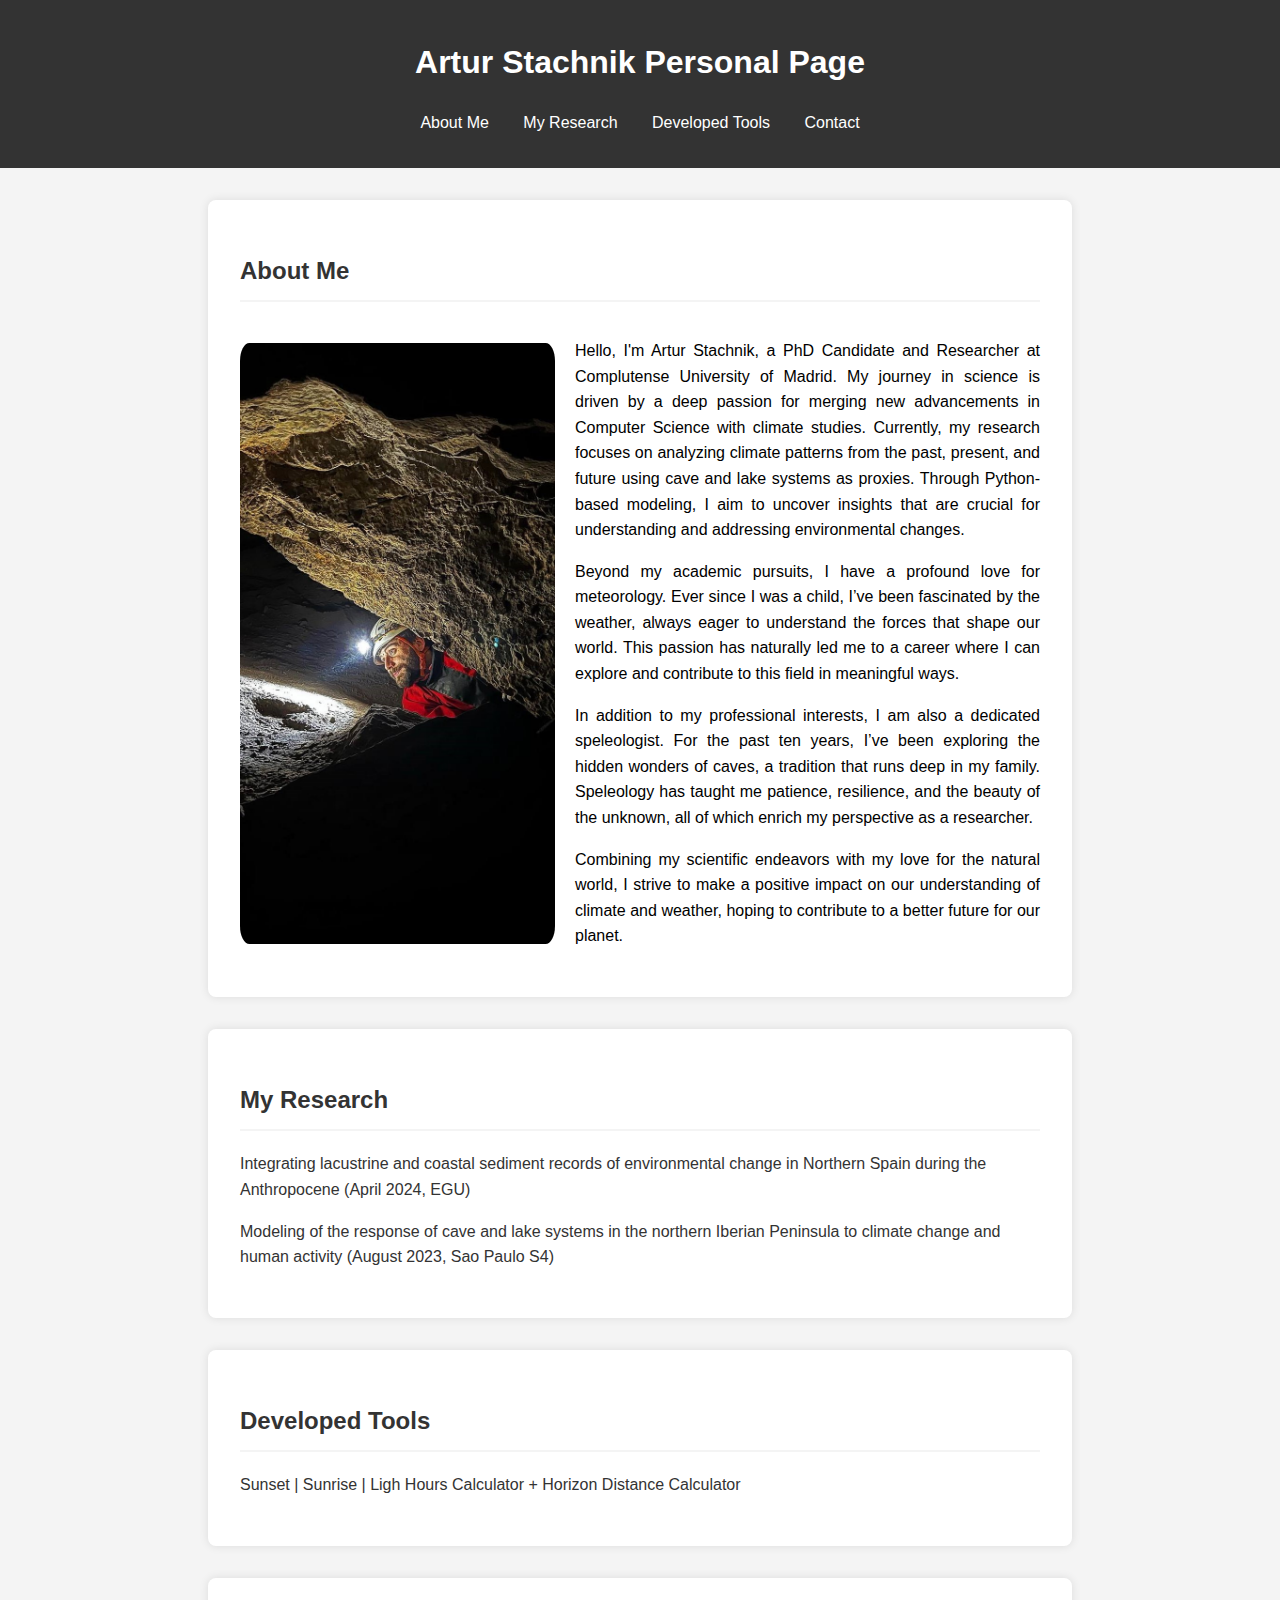
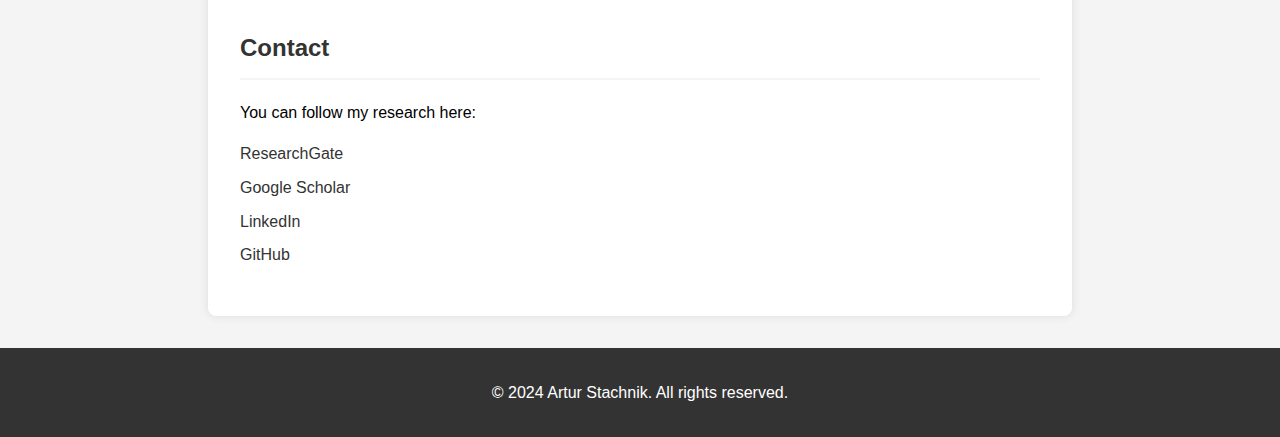
==== index.html @ 07a4592b "Update index.html" ====
<!DOCTYPE html>
<html lang="en">
<head>
    <meta charset="UTF-8">
    <meta name="viewport" content="width=device-width, initial-scale=1.0">
    <title>Artur Stachnik</title>
    <meta name="google-site-verification" content="JqVgA7z6Hp6GnZCtt868Zl3q-gJ1Xm_cpEnoTQ85R8Q" />
    <link rel="stylesheet" href="styles.css">
</head>
<body>
    <header>
        <h1>Artur Stachnik Personal Page</h1>
        <nav>
            <ul>
                <li><a href="#about">About Me</a></li>
                <li><a href="#research">My Research</a></li>
				<li><a href="#tools">Developed Tools</a></li>
                <li><a href="#contact">Contact</a></li>
            </ul>
        </nav>
    </header>
    
    <section id="about">
        <h2>About Me</h2>
        <div class="about-container">
            <img src="imag3.jpg" alt="Photo of Artur Stachnik" class="profile-img">
            <div class="about-text">
                <p>Hello, I'm Artur Stachnik, a PhD Candidate and Researcher at Complutense University of Madrid. My journey in science is driven by a deep passion for merging new advancements in Computer Science with climate studies. Currently, my research focuses on analyzing climate patterns from the past, present, and future using cave and lake systems as proxies. Through Python-based modeling, I aim to uncover insights that are crucial for understanding and addressing environmental changes.</p>
                <p>Beyond my academic pursuits, I have a profound love for meteorology. Ever since I was a child, I’ve been fascinated by the weather, always eager to understand the forces that shape our world. This passion has naturally led me to a career where I can explore and contribute to this field in meaningful ways.</p>
                <p>In addition to my professional interests, I am also a dedicated speleologist. For the past ten years, I’ve been exploring the hidden wonders of caves, a tradition that runs deep in my family. Speleology has taught me patience, resilience, and the beauty of the unknown, all of which enrich my perspective as a researcher.</p>
                <p>Combining my scientific endeavors with my love for the natural world, I strive to make a positive impact on our understanding of climate and weather, hoping to contribute to a better future for our planet.</p>
            </div>
        </div>
    </section>
    
    <section id="research">
        <h2>My Research</h2>
        <ul>
            <li><a href="https://meetingorganizer.copernicus.org/EGU24/EGU24-11268.html">Integrating lacustrine and coastal sediment records of environmental change in Northern Spain during the Anthropocene (April 2024, EGU)</a></li>
	    <p></p>
	    <li><a href="https://www.researchgate.net/publication/372861575_Modeling_of_the_response_of_cave_and_lake_systems_in_the_northern_Iberian_Peninsula_to_climate_change_and_human_activity">Modeling of the response of cave and lake systems in the northern Iberian Peninsula to climate change and human activity (August 2023, Sao Paulo S4)</a></li>
            <!-- Add more projects as needed -->
        </ul>
   
   </section>
	
	    <section id="tools">
        <h2>Developed Tools</h2>
        <ul>
            <li><a href="http://koza24.pythonanywhere.com/">Sunset | Sunrise | Ligh Hours Calculator + Horizon Distance Calculator</a></li>
            <!-- Add more projects as needed -->
        </ul>
    </section>
    
    <section id="contact">
        <h2>Contact</h2>
        <p>You can follow my research here:</p>
        <ul>
            <li><a href="https://www.researchgate.net/profile/Artur-Stachnik">ResearchGate</a></li>
            <li><a href="https://scholar.google.com/citations?user=A7z57YwAAAAJ&hl=es">Google Scholar</a></li>
            <li><a href="https://www.linkedin.com/in/artur-stachnik/">LinkedIn</a></li>
            <li><a href="https://github.com/ArturStachnik">GitHub</a></li>
        </ul>
    </section>
    
    <footer>
        <p>&copy; 2024 Artur Stachnik. All rights reserved.</p>
    </footer>
    
    <script src="script.js"></script>
</body>
</html>
---- styles.css ----
body {
    font-family: Arial, sans-serif;
    margin: 0;
    padding: 0;
    line-height: 1.6;
    background-color: #f4f4f4;
}

header {
    background: #333;
    color: #fff;
    padding: 1rem 0;
    text-align: center;
}

nav ul {
    list-style: none;
    padding: 0;
}

nav ul li {
    display: inline;
    margin: 0 15px;
}

nav ul li a {
    color: #fff;
    text-decoration: none;
}

section {
    padding: 2rem;
    margin: 2rem auto;
    max-width: 800px;
    background: #fff;
    border-radius: 8px;
    box-shadow: 0 0 10px rgba(0, 0, 0, 0.1);
}

h2 {
    color: #333;
    border-bottom: 2px solid #f4f4f4;
    padding-bottom: 10px;
    margin-bottom: 20px;
}

.about-container {
    display: flex;
    align-items: center;
	text-align: justify;
}

.profile-img {
    max-width: 315px;
    height: auto;
    border-radius: 3%;
    margin-right: 20px;
}

footer {
    background: #333;
    color: #fff;
    text-align: center;
    padding: 1rem 0;
    position: mobile;
    width: 100%;
    bottom: 0;
}

ul {
    list-style: none;
    padding: 0;
}

ul li {
    margin: 0.5rem 0;
}

a {
    color: #333;
    text-decoration: none;
}

a:hover {
    text-decoration: underline;
}
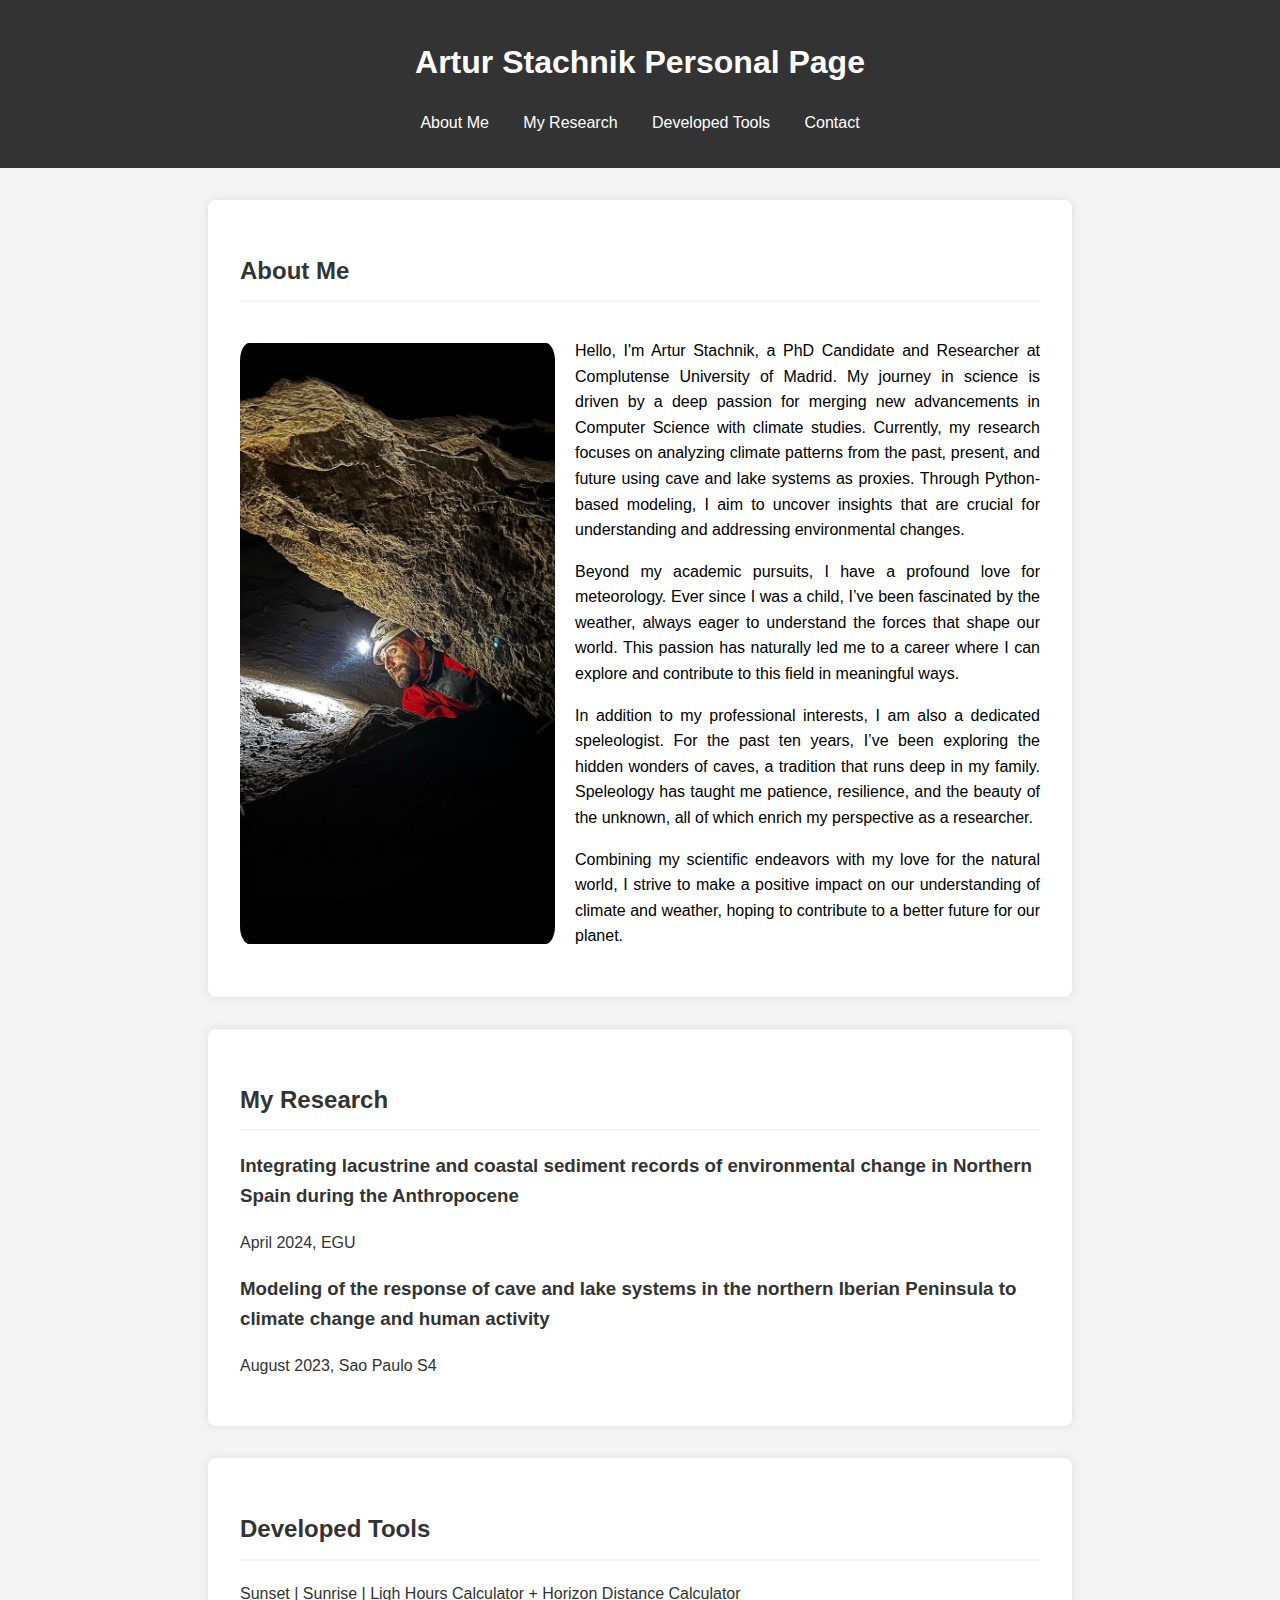
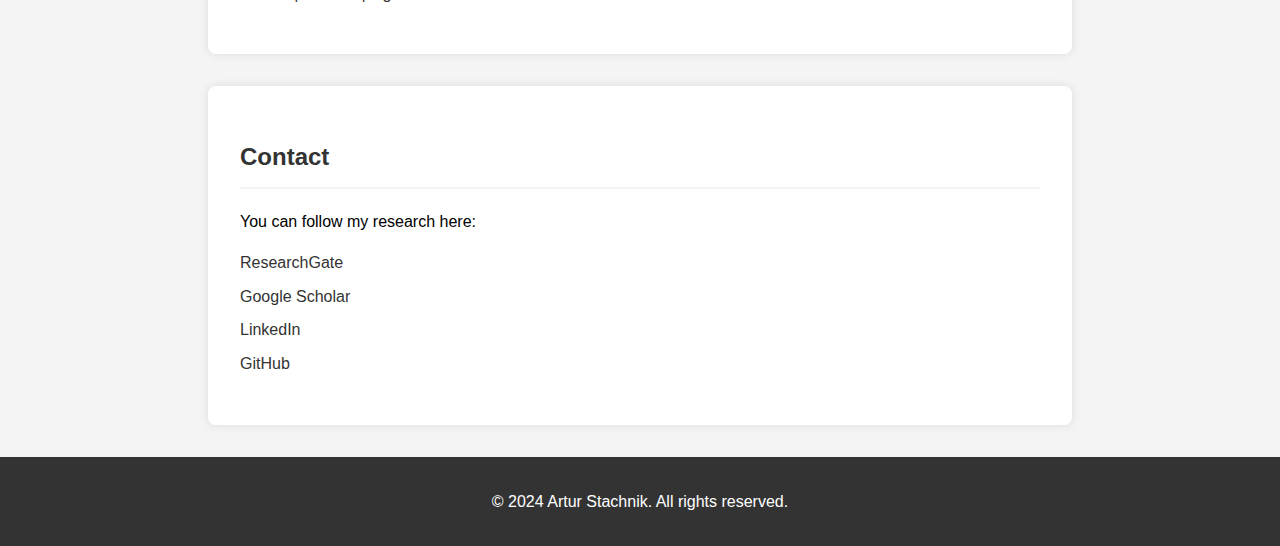
==== commit 04996605: "Update index.html" ====
--- a/index.html
+++ b/index.html
@@ -14,7 +14,7 @@
             <ul>
                 <li><a href="#about">About Me</a></li>
                 <li><a href="#research">My Research</a></li>
-				<li><a href="#tools">Developed Tools</a></li>
+                <li><a href="#tools">Developed Tools</a></li>
                 <li><a href="#contact">Contact</a></li>
             </ul>
         </nav>
@@ -35,16 +35,24 @@
     
     <section id="research">
         <h2>My Research</h2>
-        <ul>
-            <li><a href="https://meetingorganizer.copernicus.org/EGU24/EGU24-11268.html">Integrating lacustrine and coastal sediment records of environmental change in Northern Spain during the Anthropocene (April 2024, EGU)</a></li>
-	    <p></p>
-	    <li><a href="https://www.researchgate.net/publication/372861575_Modeling_of_the_response_of_cave_and_lake_systems_in_the_northern_Iberian_Peninsula_to_climate_change_and_human_activity">Modeling of the response of cave and lake systems in the northern Iberian Peninsula to climate change and human activity (August 2023, Sao Paulo S4)</a></li>
+        <div class="research-container">
+            <div class="research-item">
+                <a href="https://meetingorganizer.copernicus.org/EGU24/EGU24-11268.html">
+                    <h3>Integrating lacustrine and coastal sediment records of environmental change in Northern Spain during the Anthropocene</h3>
+                    <p>April 2024, EGU</p>
+                </a>
+            </div>
+            <div class="research-item">
+                <a href="https://www.researchgate.net/publication/372861575_Modeling_of_the_response_of_cave_and_lake_systems_in_the_northern_Iberian_Peninsula_to_climate_change_and_human_activity">
+                    <h3>Modeling of the response of cave and lake systems in the northern Iberian Peninsula to climate change and human activity</h3>
+                    <p>August 2023, Sao Paulo S4</p>
+                </a>
+            </div>
             <!-- Add more projects as needed -->
-        </ul>
-   
-   </section>
-	
-	    <section id="tools">
+        </div>
+    </section>
+    
+    <section id="tools">
         <h2>Developed Tools</h2>
         <ul>
             <li><a href="http://koza24.pythonanywhere.com/">Sunset | Sunrise | Ligh Hours Calculator + Horizon Distance Calculator</a></li>
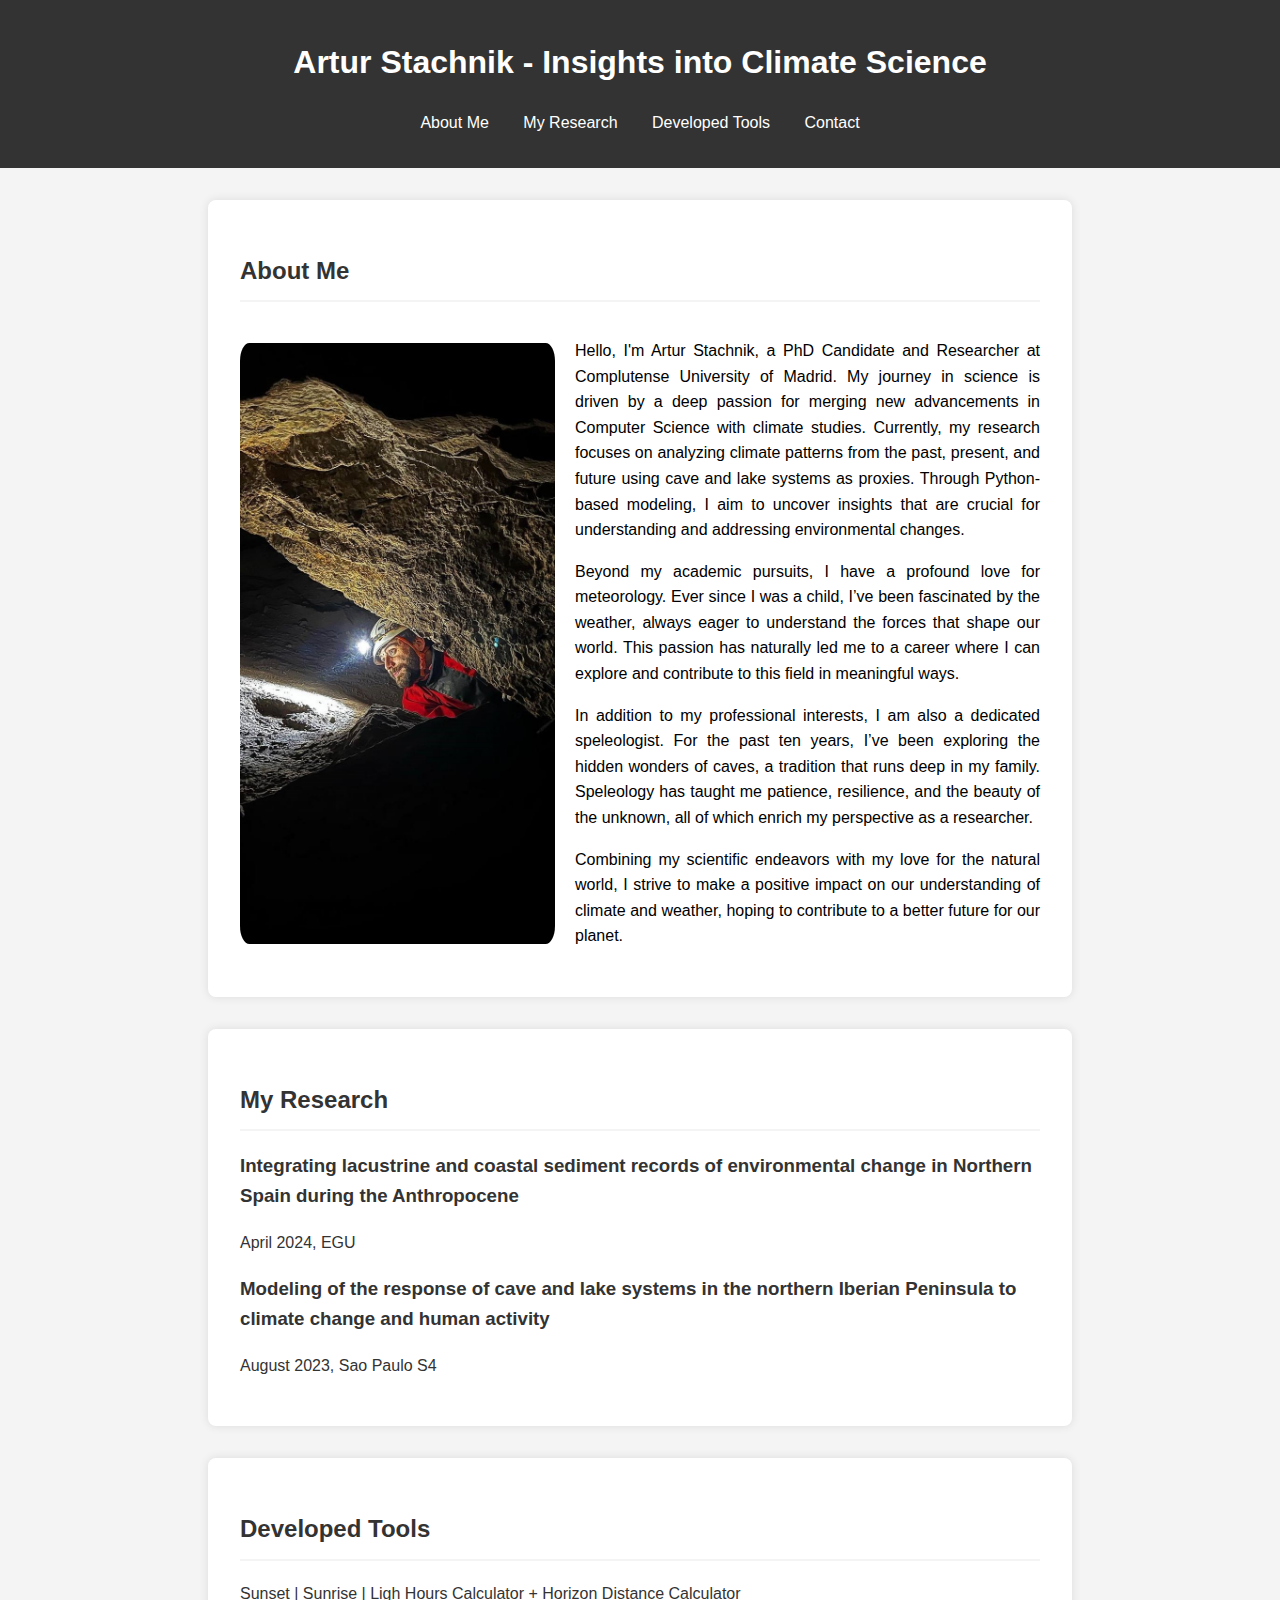
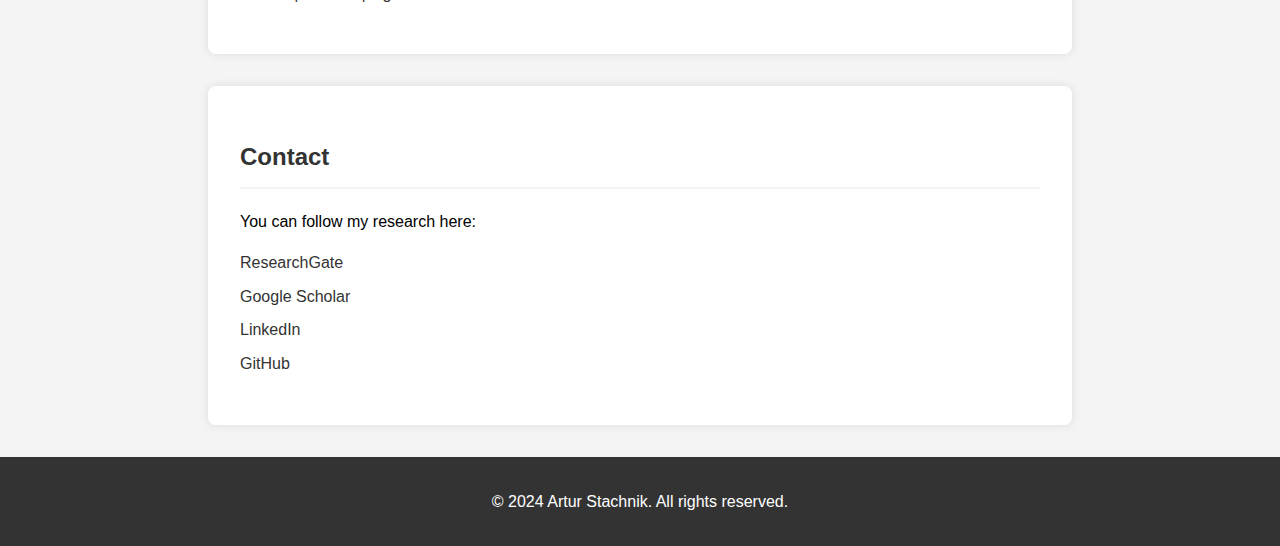
==== commit 2186dca5: "Update index.html" ====
--- a/index.html
+++ b/index.html
@@ -9,7 +9,7 @@
 </head>
 <body>
     <header>
-        <h1>Artur Stachnik Personal Page</h1>
+        <h1>Artur Stachnik - Insights into Climate Science</h1>
         <nav>
             <ul>
                 <li><a href="#about">About Me</a></li>
--- a/styles.css
+++ b/styles.css
@@ -1,3 +1,4 @@
+/* Estilos generales */
 body {
     font-family: Arial, sans-serif;
     margin: 0;
@@ -47,7 +48,7 @@
 .about-container {
     display: flex;
     align-items: center;
-	text-align: justify;
+    text-align: justify;
 }
 
 .profile-img {
@@ -62,7 +63,7 @@
     color: #fff;
     text-align: center;
     padding: 1rem 0;
-    position: mobile;
+    position: relative;
     width: 100%;
     bottom: 0;
 }
@@ -84,3 +85,33 @@
 a:hover {
     text-decoration: underline;
 }
+
+/* Media Queries para dispositivos móviles */
+@media (max-width: 768px) {
+    nav ul li {
+        display: block;
+        margin: 10px 0;
+    }
+
+    .about-container {
+        flex-direction: column;
+        text-align: center;
+    }
+
+    .profile-img {
+        margin: 0 auto 20px;
+    }
+
+    section {
+        padding: 1rem;
+        margin: 1rem auto;
+    }
+
+    h2 {
+        font-size: 1.5rem;
+    }
+
+    .about-text p {
+        font-size: 1rem;
+    }
+}
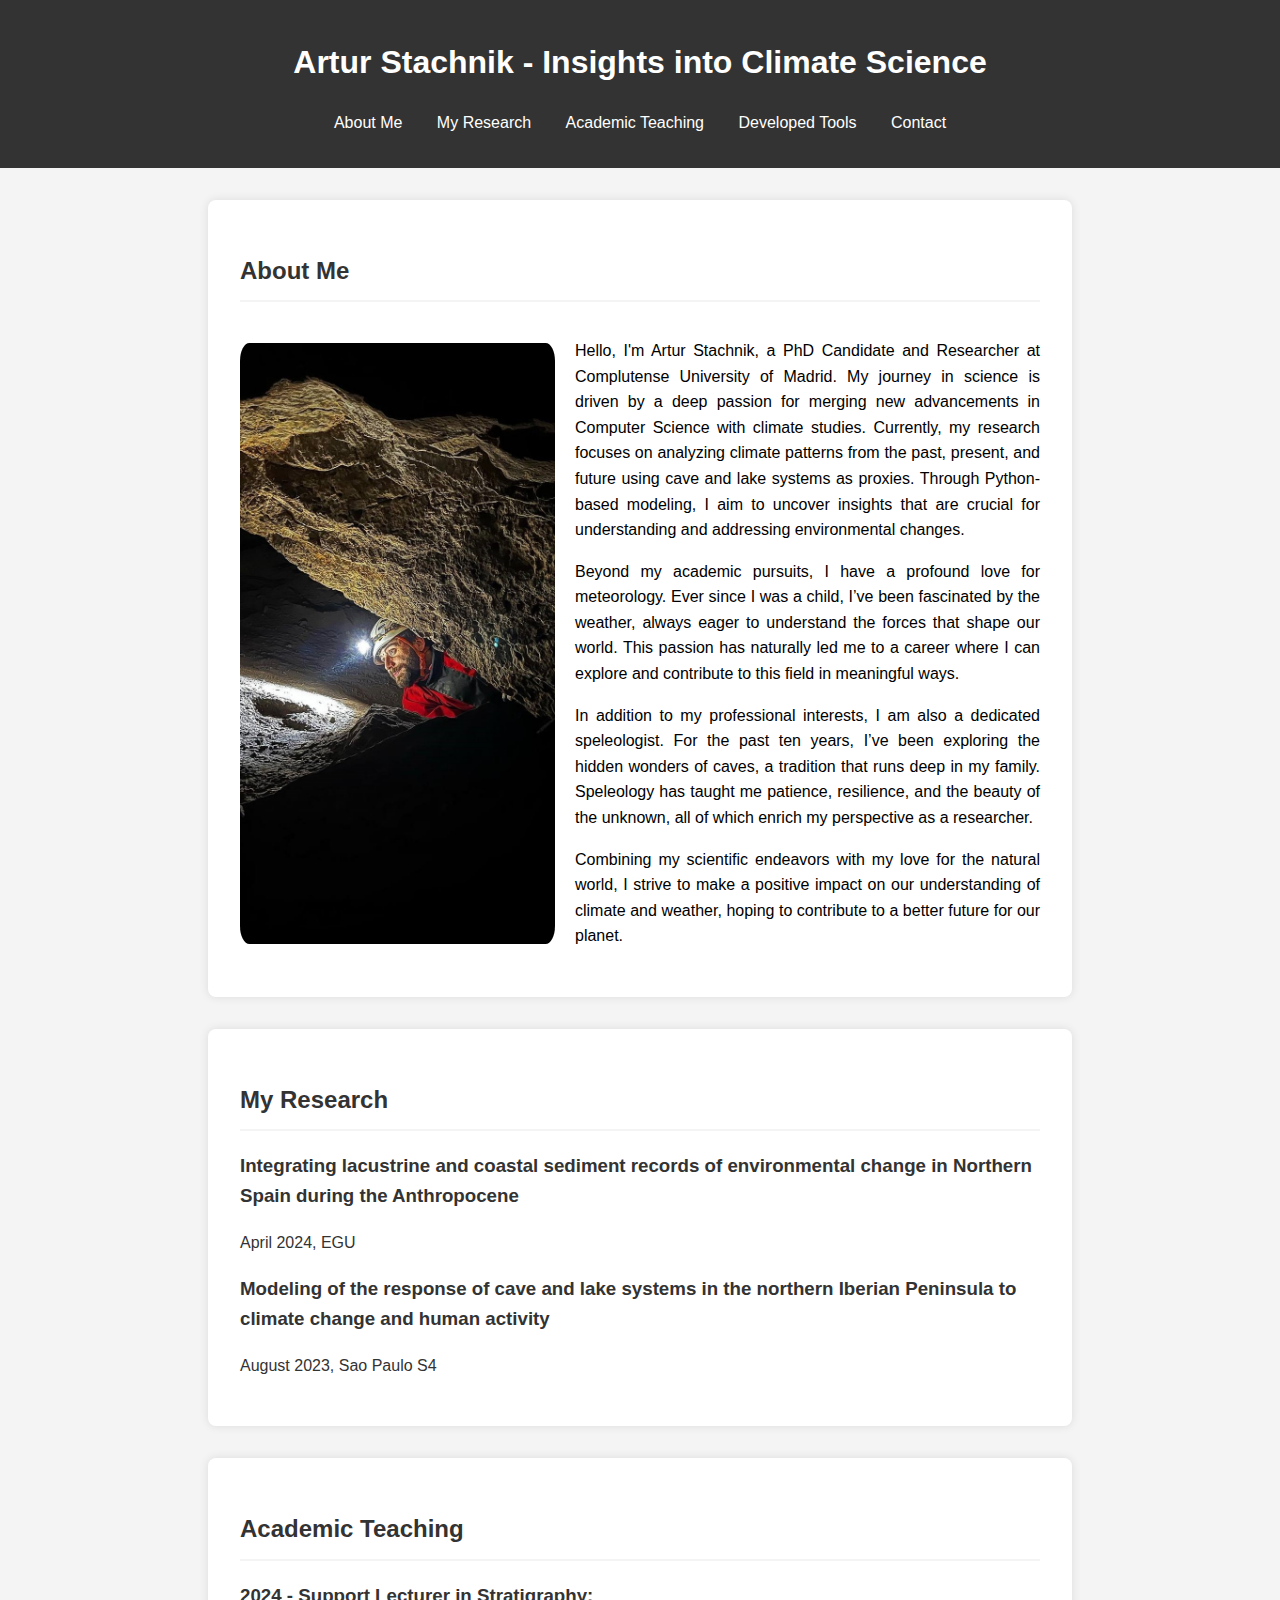
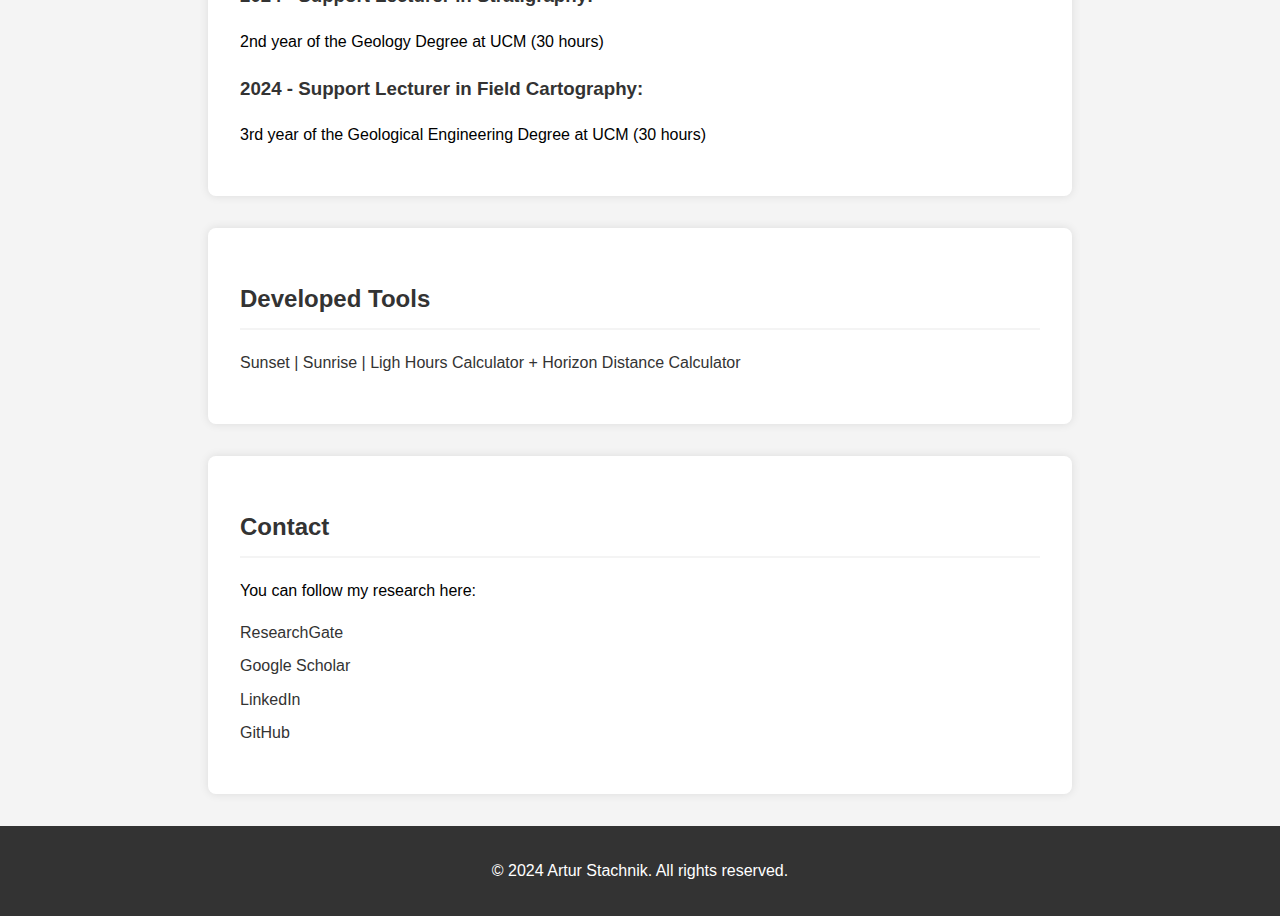
==== commit b8b0a55b: "new section" ====
--- a/index.html
+++ b/index.html
@@ -14,6 +14,7 @@
             <ul>
                 <li><a href="#about">About Me</a></li>
                 <li><a href="#research">My Research</a></li>
+				<li><a href="#teaching">Academic Teaching</a></li>
                 <li><a href="#tools">Developed Tools</a></li>
                 <li><a href="#contact">Contact</a></li>
             </ul>
@@ -23,7 +24,7 @@
     <section id="about">
         <h2>About Me</h2>
         <div class="about-container">
-            <img src="imag3.jpg" alt="Photo of Artur Stachnik" class="profile-img">
+            <img src="imag1.jpg" alt="Photo of Artur Stachnik" class="profile-img">
             <div class="about-text">
                 <p>Hello, I'm Artur Stachnik, a PhD Candidate and Researcher at Complutense University of Madrid. My journey in science is driven by a deep passion for merging new advancements in Computer Science with climate studies. Currently, my research focuses on analyzing climate patterns from the past, present, and future using cave and lake systems as proxies. Through Python-based modeling, I aim to uncover insights that are crucial for understanding and addressing environmental changes.</p>
                 <p>Beyond my academic pursuits, I have a profound love for meteorology. Ever since I was a child, I’ve been fascinated by the weather, always eager to understand the forces that shape our world. This passion has naturally led me to a career where I can explore and contribute to this field in meaningful ways.</p>
@@ -51,6 +52,22 @@
             <!-- Add more projects as needed -->
         </div>
     </section>
+
+<section id="teaching">
+    <h2>Academic Teaching</h2>
+    <div class="teaching-container">
+        <div class="teaching-item">
+            <h3><a href="https://www.ucm.es/estudios/grado-geologia-plan-800754">2024 - Support Lecturer in Stratigraphy:</a></h3>
+            <p>2nd year of the Geology Degree at UCM (30 hours)</p>
+        </div>
+        <div class="teaching-item">
+            <h3><a href="https://geologicas.ucm.es/estudios/grado-ingenieriageologica-plan-804345">2024 - Support Lecturer in Field Cartography:</a></h3>
+            <p>3rd year of the Geological Engineering Degree at UCM (30 hours)</p>
+        </div>
+        <!-- Add more teaching items as needed -->
+    </div>
+</section>
+
     
     <section id="tools">
         <h2>Developed Tools</h2>
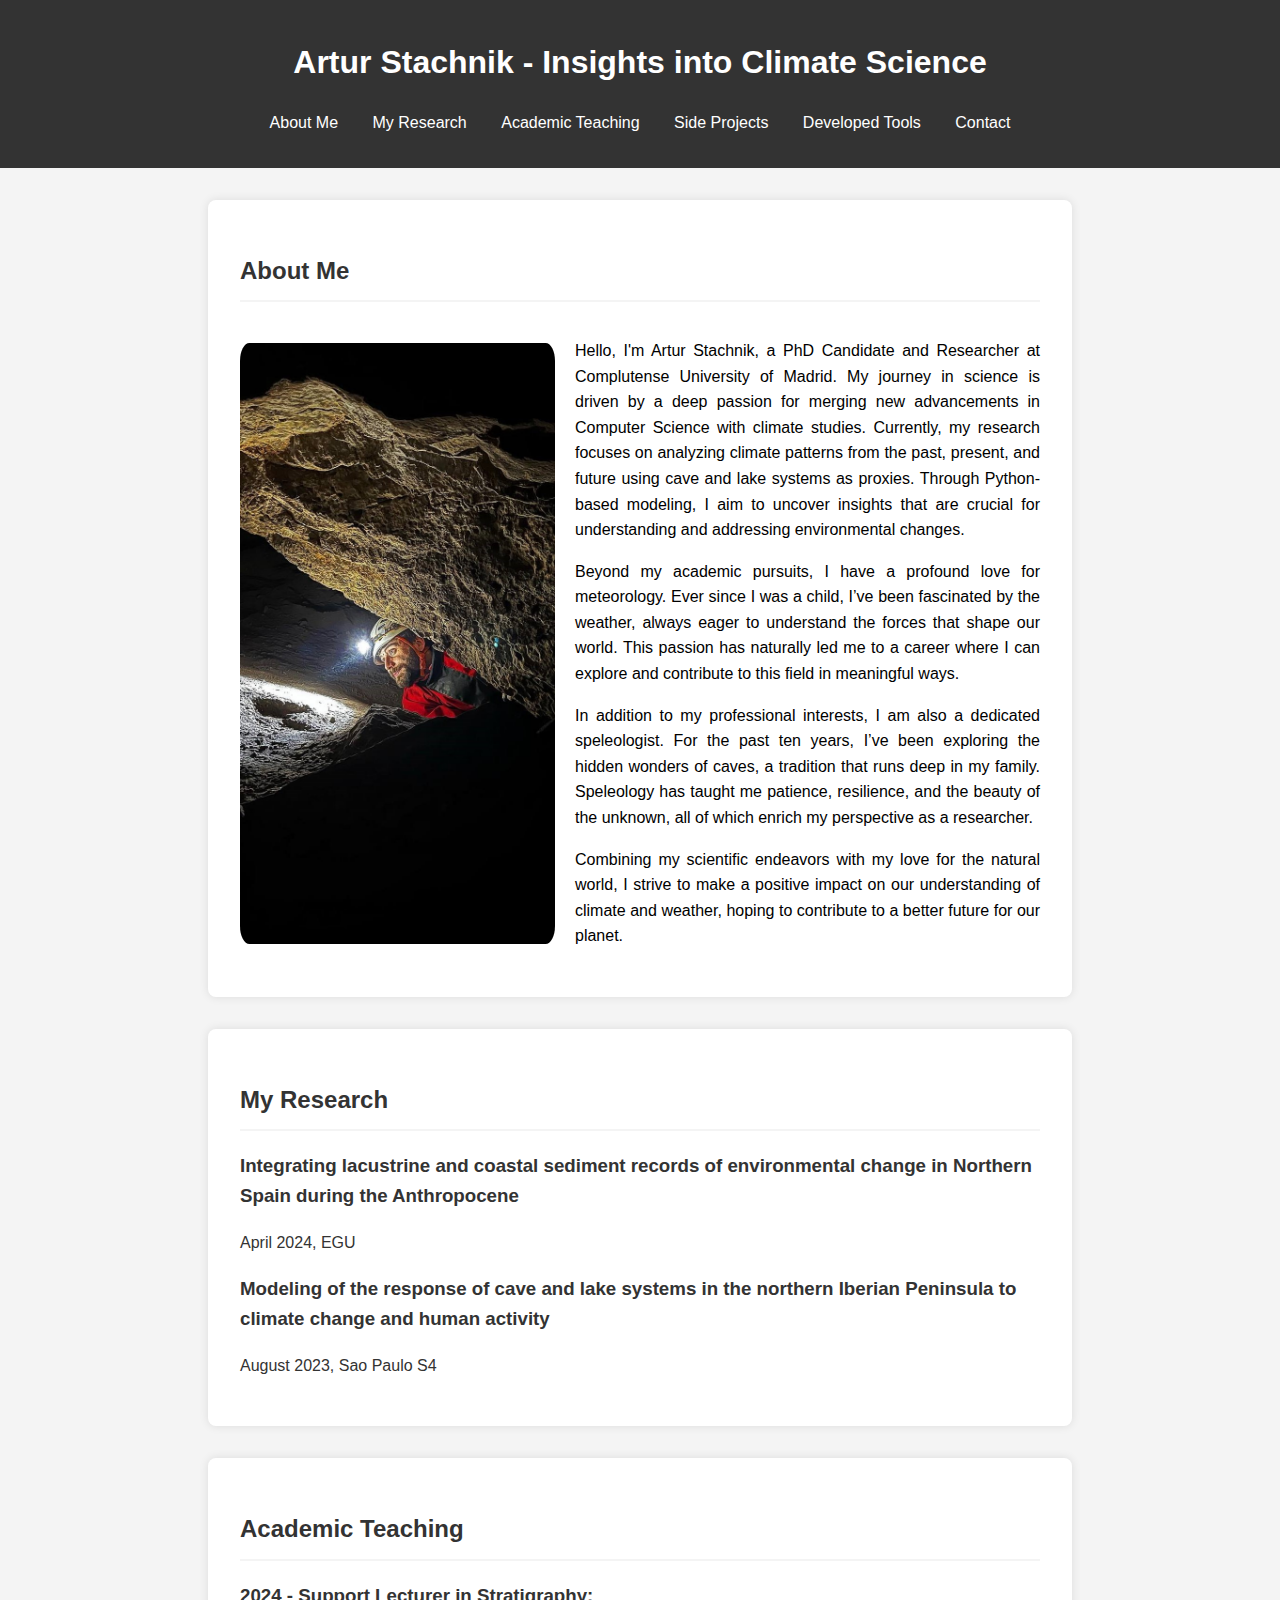
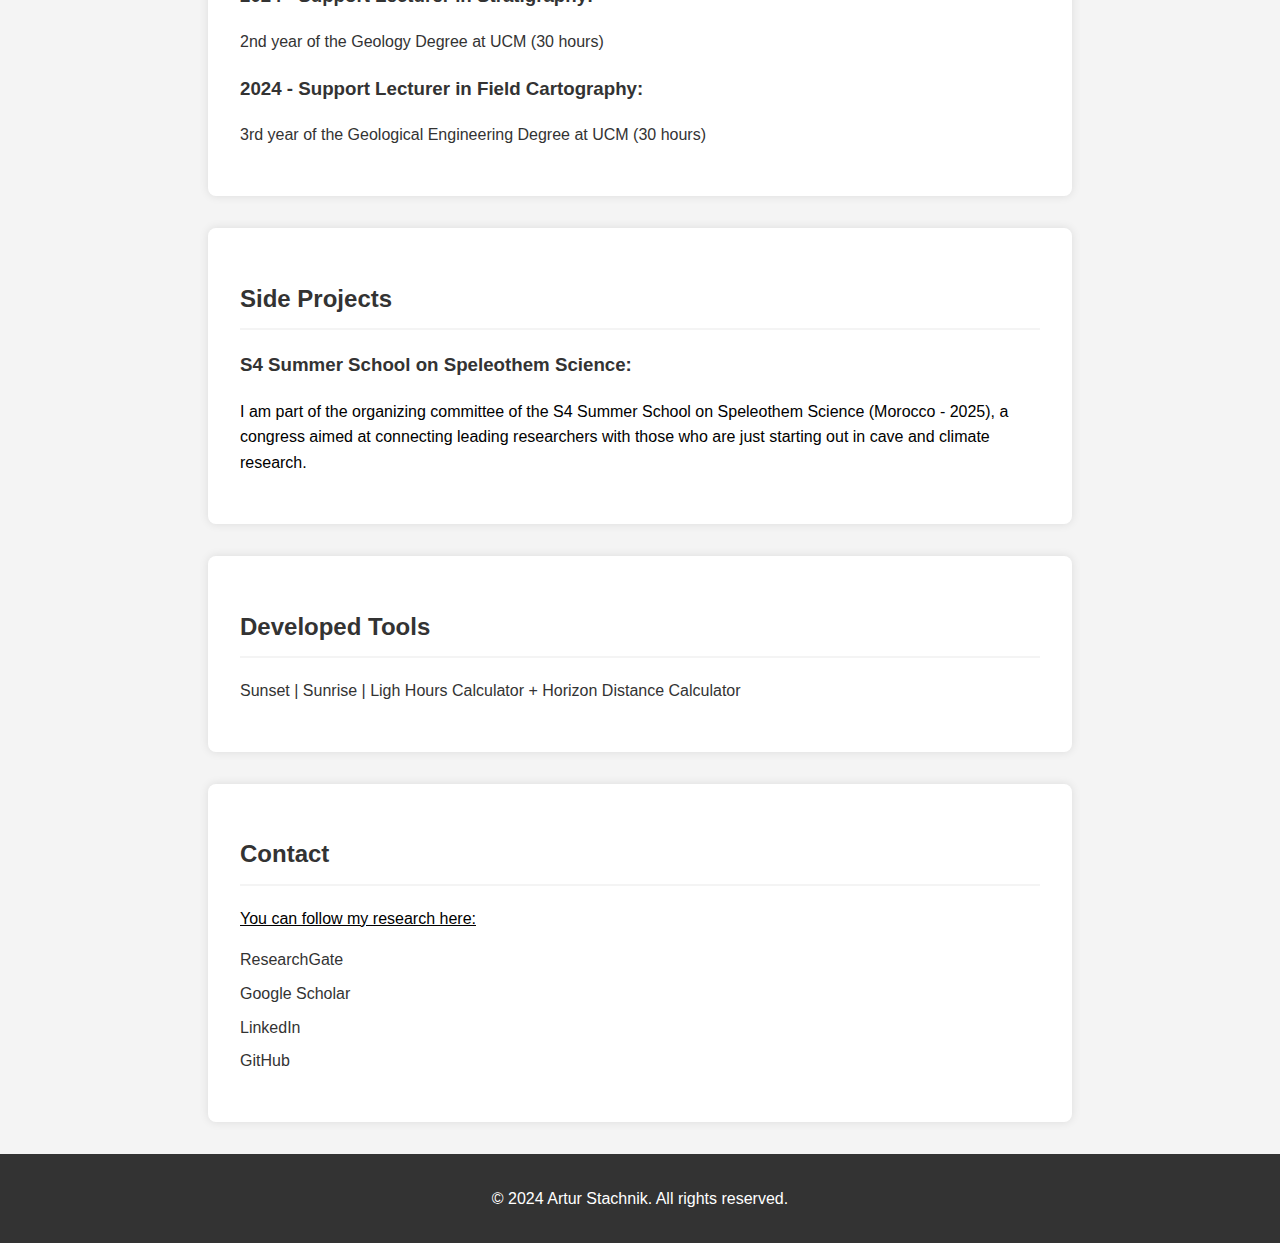
==== commit bf5543eb: "more info" ====
--- a/index.html
+++ b/index.html
@@ -15,6 +15,7 @@
                 <li><a href="#about">About Me</a></li>
                 <li><a href="#research">My Research</a></li>
 				<li><a href="#teaching">Academic Teaching</a></li>
+				<li><a href="#projects">Side Projects</a></li>
                 <li><a href="#tools">Developed Tools</a></li>
                 <li><a href="#contact">Contact</a></li>
             </ul>
@@ -57,13 +58,27 @@
     <h2>Academic Teaching</h2>
     <div class="teaching-container">
         <div class="teaching-item">
-            <h3><a href="https://www.ucm.es/estudios/grado-geologia-plan-800754">2024 - Support Lecturer in Stratigraphy:</a></h3>
-            <p>2nd year of the Geology Degree at UCM (30 hours)</p>
+			<a href="https://www.ucm.es/estudios/grado-geologia-plan-800754">
+				<h3>2024 - Support Lecturer in Stratigraphy:</h3>
+				<p>2nd year of the Geology Degree at UCM (30 hours)</p>
+			</a>
         </div>
         <div class="teaching-item">
-            <h3><a href="https://geologicas.ucm.es/estudios/grado-ingenieriageologica-plan-804345">2024 - Support Lecturer in Field Cartography:</a></h3>
-            <p>3rd year of the Geological Engineering Degree at UCM (30 hours)</p>
+			<a href="https://geologicas.ucm.es/estudios/grado-ingenieriageologica-plan-804345">
+				<h3>2024 - Support Lecturer in Field Cartography:</h3>
+				<p>3rd year of the Geological Engineering Degree at UCM (30 hours)</p>
+			</a>
+    </div>
+</section>
+
+<section id="projects">
+    <h2>Side Projects</h2>
+    <div class="project-container">
+        <div class="project-item">
+            <h3><a href="https://www.speleothemschool.com/committee">S4 Summer School on Speleothem Science:</a></h3>
+            <p>I am part of the organizing committee of the S4 Summer School on Speleothem Science (Morocco - 2025), a congress aimed at connecting leading researchers with those who are just starting out in cave and climate research.</p>
         </div>
+
         <!-- Add more teaching items as needed -->
     </div>
 </section>
@@ -79,7 +94,7 @@
     
     <section id="contact">
         <h2>Contact</h2>
-        <p>You can follow my research here:</p>
+        <p><u>You can follow my research here:</u></p>
         <ul>
             <li><a href="https://www.researchgate.net/profile/Artur-Stachnik">ResearchGate</a></li>
             <li><a href="https://scholar.google.com/citations?user=A7z57YwAAAAJ&hl=es">Google Scholar</a></li>
--- a/styles.css
+++ b/styles.css
@@ -114,4 +114,4 @@
     .about-text p {
         font-size: 1rem;
     }
-}
+}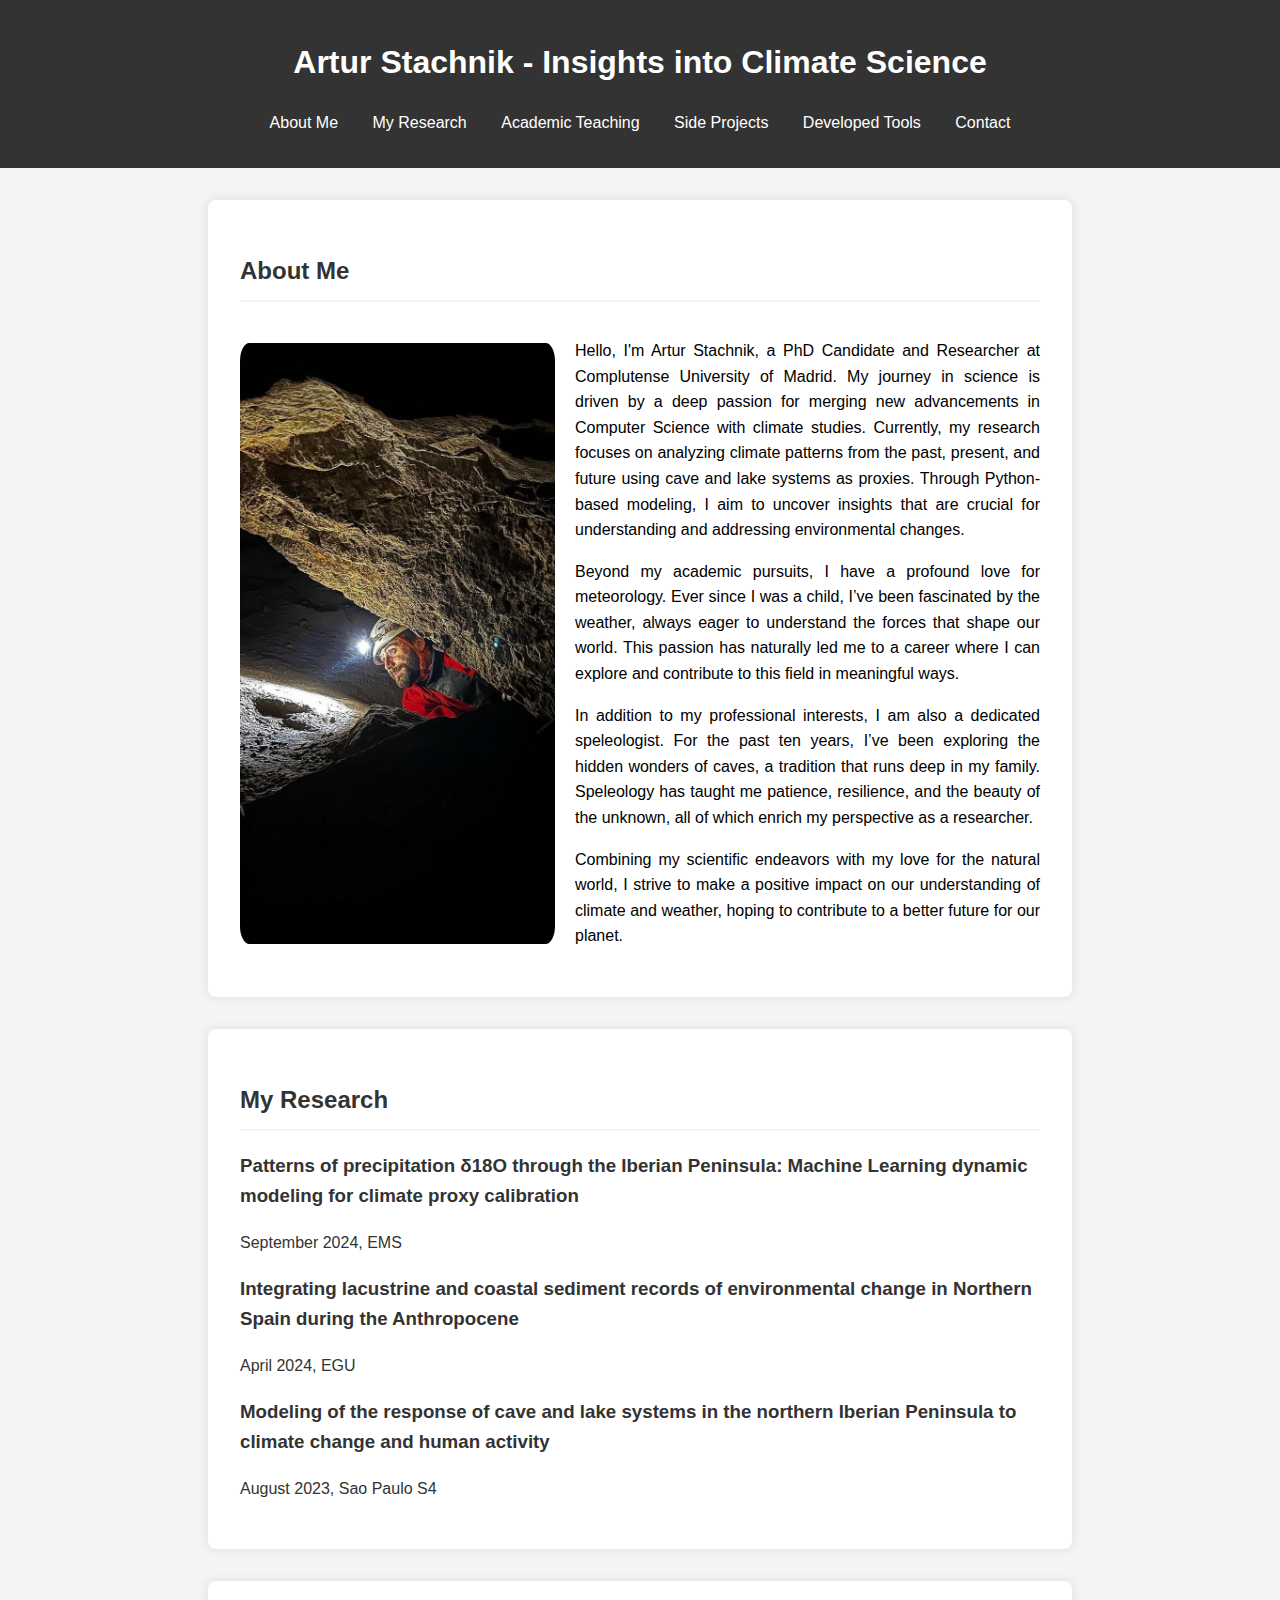
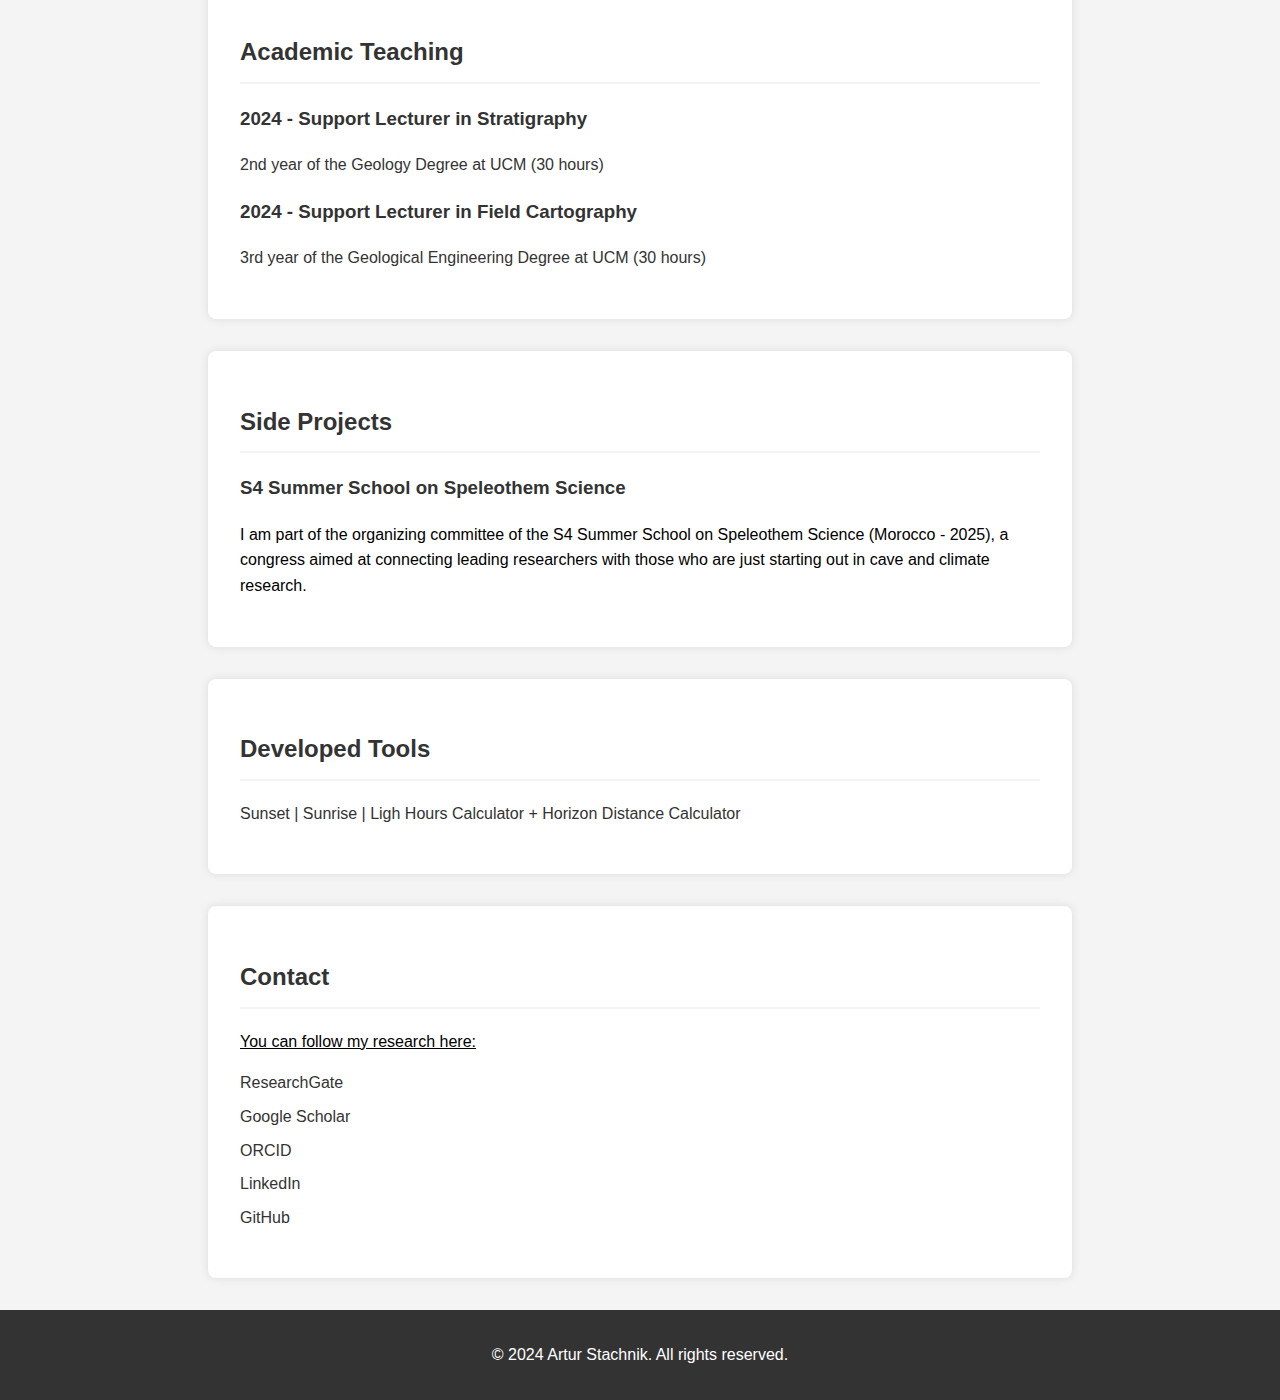
==== commit 3a21d066: "Update index.html" ====
--- a/index.html
+++ b/index.html
@@ -37,7 +37,14 @@
     
     <section id="research">
         <h2>My Research</h2>
-        <div class="research-container">
+	<div class="research-container">
+		<div class="research-item">
+                <a href="http://dx.doi.org/10.5194/ems2024-1086">
+                    <h3>Patterns of precipitation δ18O through the Iberian Peninsula: Machine Learning dynamic modeling for climate proxy calibration</h3>
+                    <p>September 2024, EMS</p>
+                </a>
+            </div>
+		
             <div class="research-item">
                 <a href="https://meetingorganizer.copernicus.org/EGU24/EGU24-11268.html">
                     <h3>Integrating lacustrine and coastal sediment records of environmental change in Northern Spain during the Anthropocene</h3>
@@ -50,7 +57,7 @@
                     <p>August 2023, Sao Paulo S4</p>
                 </a>
             </div>
-            <!-- Add more projects as needed -->
+           
         </div>
     </section>
 
@@ -59,13 +66,13 @@
     <div class="teaching-container">
         <div class="teaching-item">
 			<a href="https://www.ucm.es/estudios/grado-geologia-plan-800754">
-				<h3>2024 - Support Lecturer in Stratigraphy:</h3>
+				<h3>2024 - Support Lecturer in Stratigraphy</h3>
 				<p>2nd year of the Geology Degree at UCM (30 hours)</p>
 			</a>
         </div>
         <div class="teaching-item">
 			<a href="https://geologicas.ucm.es/estudios/grado-ingenieriageologica-plan-804345">
-				<h3>2024 - Support Lecturer in Field Cartography:</h3>
+				<h3>2024 - Support Lecturer in Field Cartography</h3>
 				<p>3rd year of the Geological Engineering Degree at UCM (30 hours)</p>
 			</a>
     </div>
@@ -75,11 +82,10 @@
     <h2>Side Projects</h2>
     <div class="project-container">
         <div class="project-item">
-            <h3><a href="https://www.speleothemschool.com/committee">S4 Summer School on Speleothem Science:</a></h3>
+            <h3><a href="https://www.speleothemschool.com/committee">S4 Summer School on Speleothem Science</a></h3>
             <p>I am part of the organizing committee of the S4 Summer School on Speleothem Science (Morocco - 2025), a congress aimed at connecting leading researchers with those who are just starting out in cave and climate research.</p>
         </div>
 
-        <!-- Add more teaching items as needed -->
     </div>
 </section>
 
@@ -88,7 +94,7 @@
         <h2>Developed Tools</h2>
         <ul>
             <li><a href="http://koza24.pythonanywhere.com/">Sunset | Sunrise | Ligh Hours Calculator + Horizon Distance Calculator</a></li>
-            <!-- Add more projects as needed -->
+     
         </ul>
     </section>
     
@@ -98,6 +104,7 @@
         <ul>
             <li><a href="https://www.researchgate.net/profile/Artur-Stachnik">ResearchGate</a></li>
             <li><a href="https://scholar.google.com/citations?user=A7z57YwAAAAJ&hl=es">Google Scholar</a></li>
+	    <li><a href="https://orcid.org/0009-0006-7213-7198">ORCID</a></li>
             <li><a href="https://www.linkedin.com/in/artur-stachnik/">LinkedIn</a></li>
             <li><a href="https://github.com/ArturStachnik">GitHub</a></li>
         </ul>
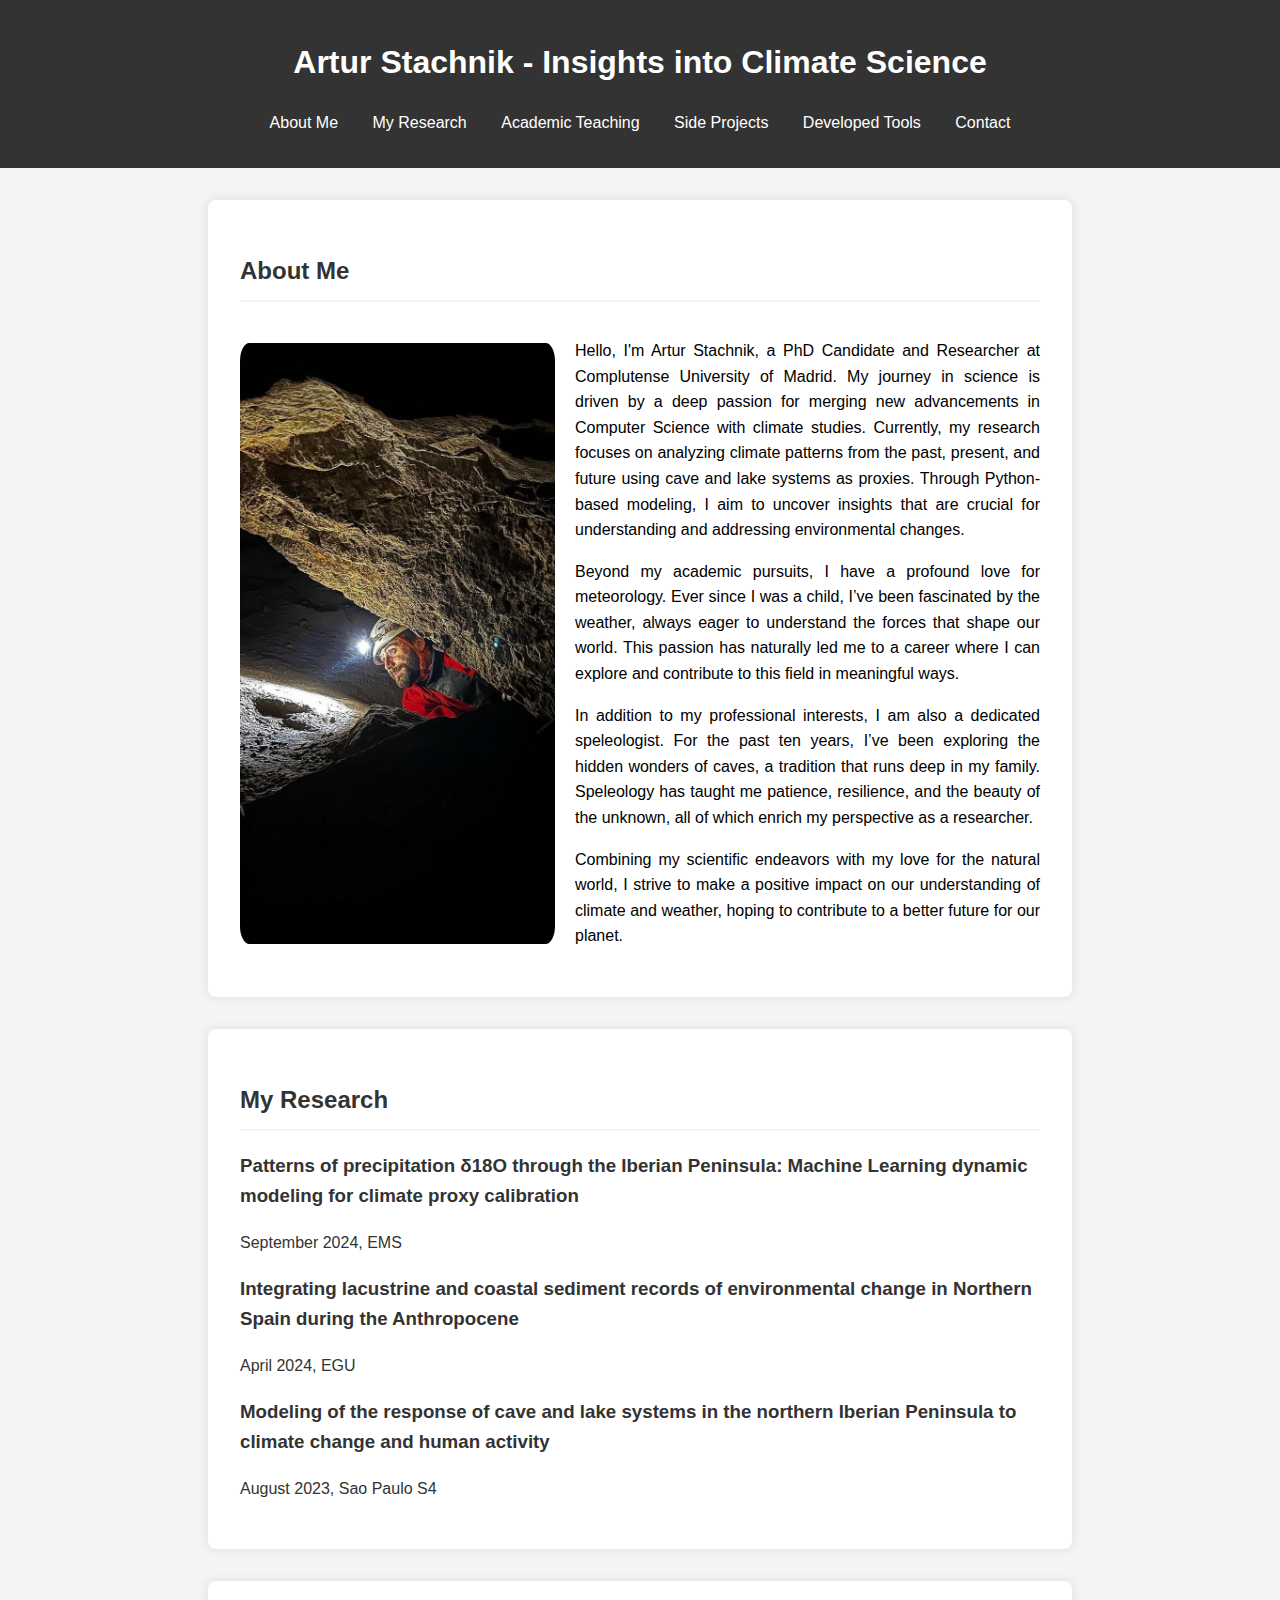
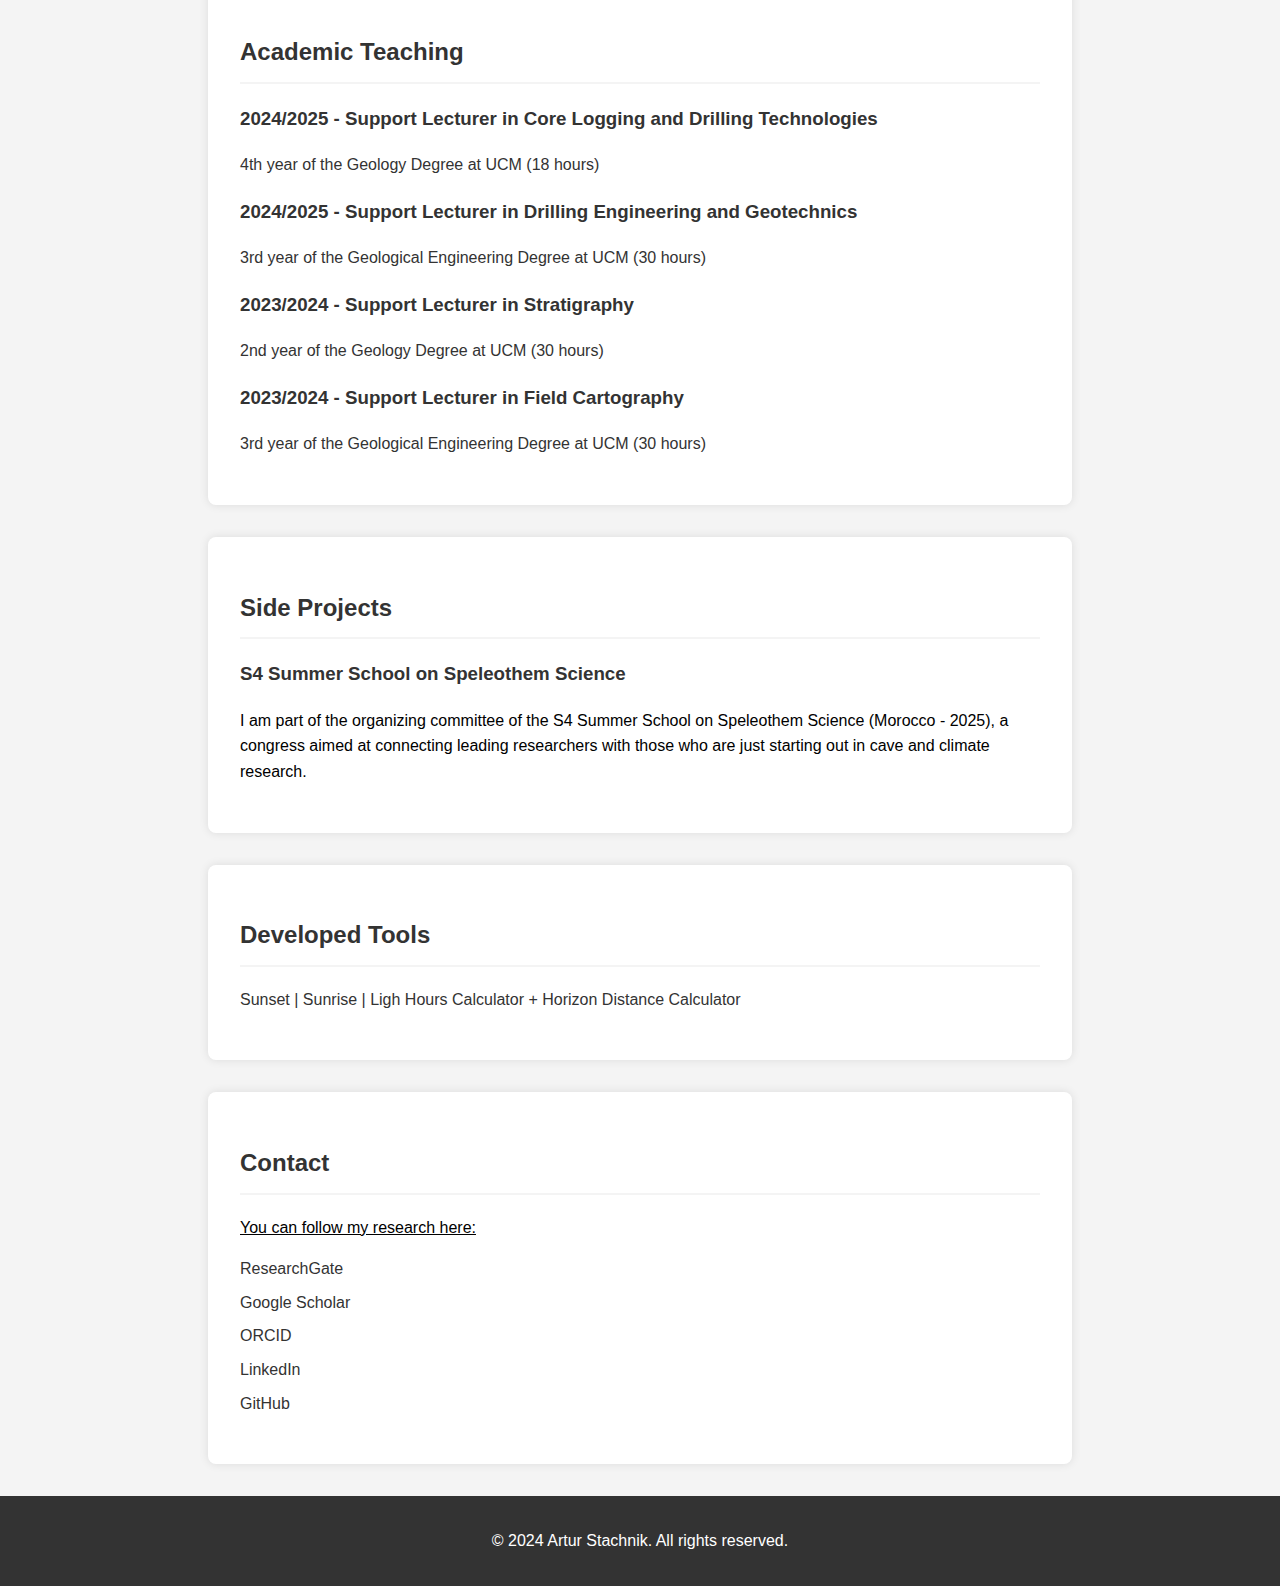
==== commit 2612d30e: "Update index.html" ====
--- a/index.html
+++ b/index.html
@@ -64,15 +64,31 @@
 <section id="teaching">
     <h2>Academic Teaching</h2>
     <div class="teaching-container">
+	
+	<div class="teaching-item">
+			<a href="https://geologicas.ucm.es/estudios/grado-geologia-plan-800778">
+				<h3>2024/2025 - Support Lecturer in Core Logging and Drilling Technologies</h3>
+				<p>4th year of the Geology Degree at UCM (18 hours)</p>
+			</a>
+        </div>
+	
+	    
+	<div class="teaching-item">
+			<a href="https://geologicas.ucm.es/estudios/grado-ingenieriageologica-plan-804363">
+				<h3>2024/2025 - Support Lecturer in Drilling Engineering and Geotechnics</h3>
+				<p>3rd year of the Geological Engineering Degree at UCM (30 hours)</p>
+			</a>
+        </div>
+	    
         <div class="teaching-item">
 			<a href="https://www.ucm.es/estudios/grado-geologia-plan-800754">
-				<h3>2024 - Support Lecturer in Stratigraphy</h3>
+				<h3>2023/2024 - Support Lecturer in Stratigraphy</h3>
 				<p>2nd year of the Geology Degree at UCM (30 hours)</p>
 			</a>
         </div>
         <div class="teaching-item">
 			<a href="https://geologicas.ucm.es/estudios/grado-ingenieriageologica-plan-804345">
-				<h3>2024 - Support Lecturer in Field Cartography</h3>
+				<h3>2023/2024 - Support Lecturer in Field Cartography</h3>
 				<p>3rd year of the Geological Engineering Degree at UCM (30 hours)</p>
 			</a>
     </div>
